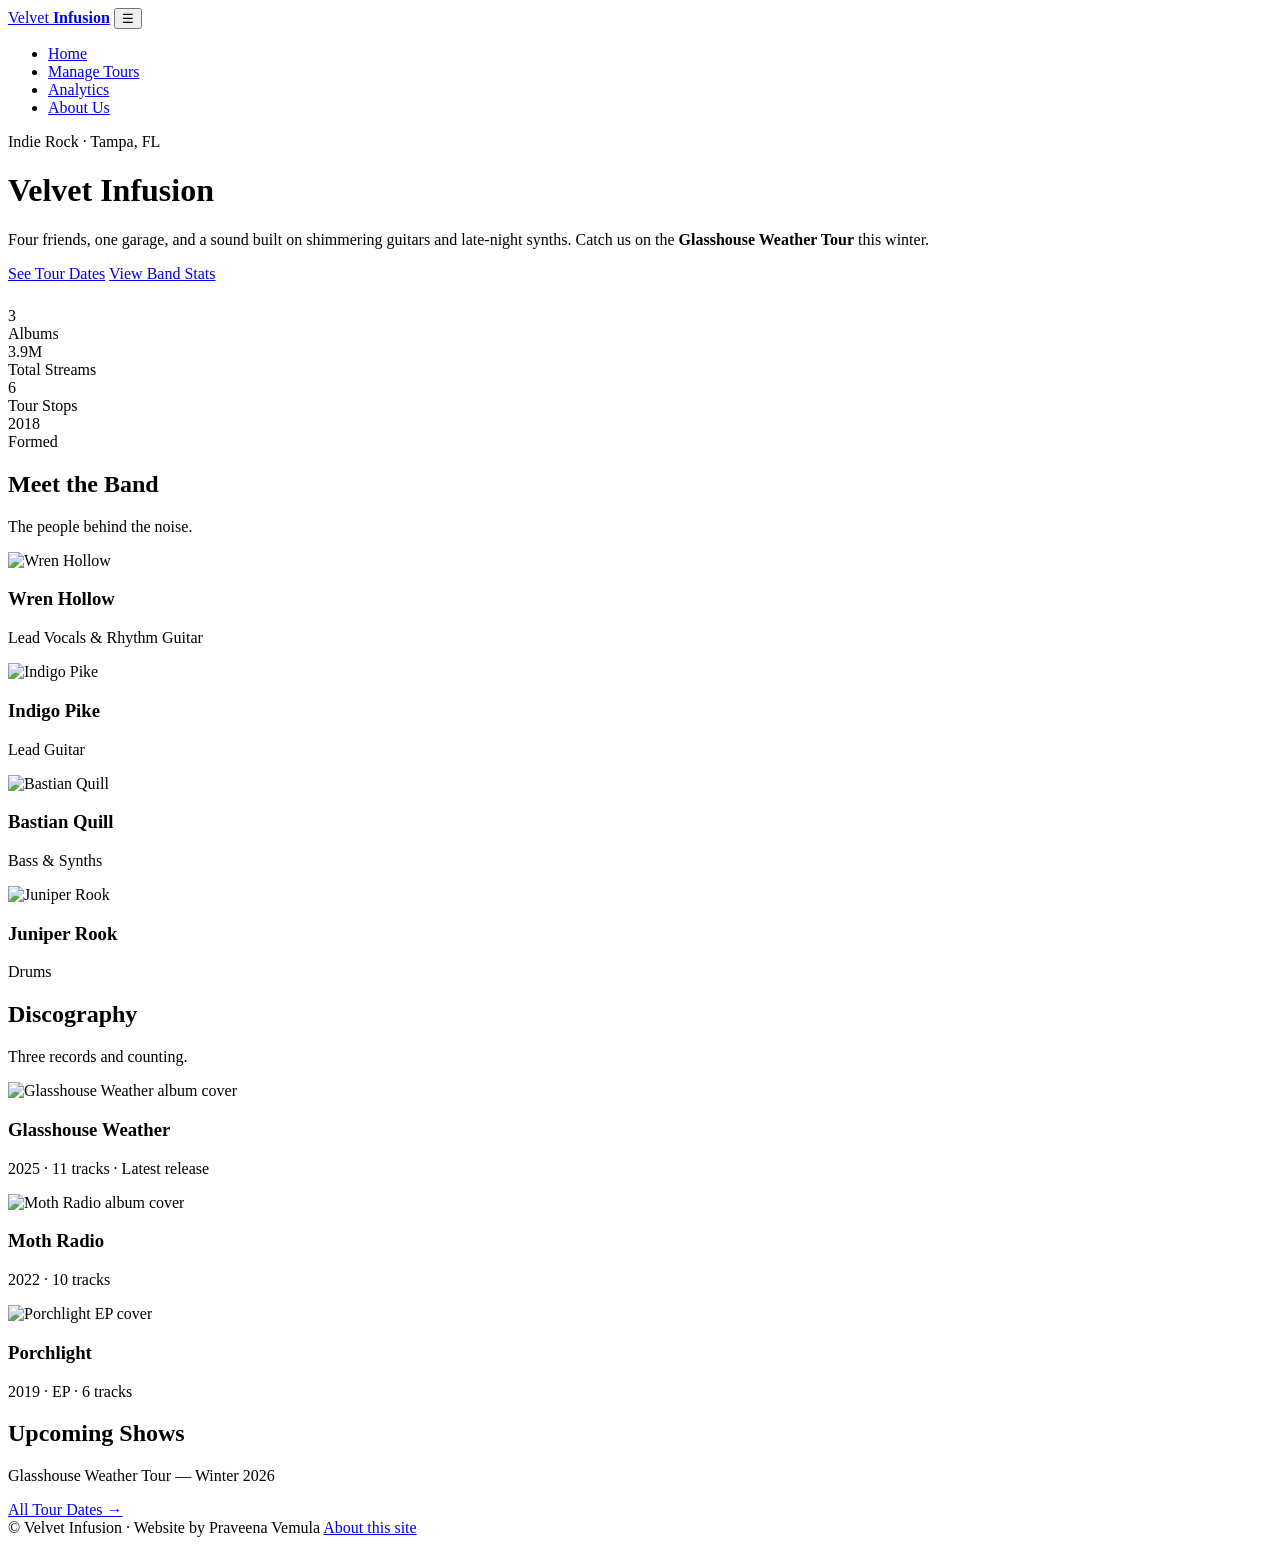
==== index.html @ f9d9f4d0 "Add website pages" ====
<!DOCTYPE html>
<html lang="en">
<head>
  <meta charset="UTF-8">
  <meta name="viewport" content="width=device-width, initial-scale=1">
  <meta name="author" content="Praveena Vemula">
  <meta name="description" content="Velvet Infusion, an indie rock band from Tampa, FL: members, albums and upcoming shows.">
  <title>Velvet Infusion | Home</title>
  <link rel="stylesheet" href="css/main.css">
</head>
<body>

  <nav class="site-nav">
    <div class="wrap">
      <a class="brand" href="index.html">Velvet <b>Infusion</b></a>
      <button class="menu-btn" aria-label="Open menu" aria-expanded="false">&#9776;</button>
      <ul class="menu">
        <li><a href="index.html">Home</a></li>
        <li><a href="managetours.html">Manage Tours</a></li>
        <li><a href="analytics.html">Analytics</a></li>
        <li><a href="aboutus.html">About Us</a></li>
      </ul>
    </div>
  </nav>

  <main>
    <header class="hero">
      <div class="wrap">
        <p class="eyebrow">Indie Rock &middot; Tampa, FL</p>
        <h1 class="neon-text">Velvet Infusion</h1>
        <p class="lead">Four friends, one garage, and a sound built on shimmering guitars and late-night synths. Catch us on the <strong>Glasshouse Weather Tour</strong> this winter.</p>
        <div class="btn-row">
          <a href="managetours.html" class="btn btn-main btn-lg">See Tour Dates</a>
          <a href="analytics.html" class="btn btn-ghost btn-lg">View Band Stats</a>
        </div>
      </div>
    </header>

    <section class="section" style="padding-top:24px;">
      <div class="wrap grid cols-4">
        <div class="card stat"><div class="num">3</div><div class="label">Albums</div></div>
        <div class="card stat"><div class="num">3.9M</div><div class="label">Total Streams</div></div>
        <div class="card stat"><div class="num">6</div><div class="label">Tour Stops</div></div>
        <div class="card stat"><div class="num">2018</div><div class="label">Formed</div></div>
      </div>
    </section>

    <section class="section tight">
      <div class="wrap">
        <h2 class="section-title">Meet the Band</h2>
        <p class="section-sub">The people behind the noise.</p>
        <div class="grid cols-4 people">
          <div class="card hover center"><img class="portrait" src="img/member-wren.svg" alt="Wren Hollow"><h3>Wren Hollow</h3><p class="muted small">Lead Vocals &amp; Rhythm Guitar</p></div>
          <div class="card hover center"><img class="portrait" src="img/member-indigo.svg" alt="Indigo Pike"><h3>Indigo Pike</h3><p class="muted small">Lead Guitar</p></div>
          <div class="card hover center"><img class="portrait" src="img/member-bastian.svg" alt="Bastian Quill"><h3>Bastian Quill</h3><p class="muted small">Bass &amp; Synths</p></div>
          <div class="card hover center"><img class="portrait" src="img/member-juniper.svg" alt="Juniper Rook"><h3>Juniper Rook</h3><p class="muted small">Drums</p></div>
        </div>
      </div>
    </section>

    <section class="section tight">
      <div class="wrap">
        <h2 class="section-title">Discography</h2>
        <p class="section-sub">Three records and counting.</p>
        <div class="grid cols-3">
          <div class="card hover"><img class="cover-img" src="img/album-glasshouse.svg" alt="Glasshouse Weather album cover"><h3>Glasshouse Weather</h3><p class="muted small">2025 &middot; 11 tracks &middot; Latest release</p></div>
          <div class="card hover"><img class="cover-img" src="img/album-moth.svg" alt="Moth Radio album cover"><h3>Moth Radio</h3><p class="muted small">2022 &middot; 10 tracks</p></div>
          <div class="card hover"><img class="cover-img" src="img/album-porchlight.svg" alt="Porchlight EP cover"><h3>Porchlight</h3><p class="muted small">2019 &middot; EP &middot; 6 tracks</p></div>
        </div>
      </div>
    </section>

    <section class="section tight">
      <div class="wrap">
        <div class="row-between">
          <div>
            <h2 class="section-title">Upcoming Shows</h2>
            <p class="section-sub">Glasshouse Weather Tour &mdash; Winter 2026</p>
          </div>
          <a href="managetours.html" class="btn btn-ghost" style="margin-bottom:1.75rem;">All Tour Dates &rarr;</a>
        </div>
        <div class="grid cols-4" id="upcoming-shows"></div>
      </div>
    </section>
  </main>

  <footer class="site-footer">
    <div class="wrap">
      <span>&copy; <span id="year"></span> Velvet Infusion &middot; Website by Praveena Vemula</span>
      <a href="aboutus.html">About this site</a>
    </div>
  </footer>

  <script src="js/data.js" defer></script>
  <script src="js/main.js" defer></script>
</body>
</html>
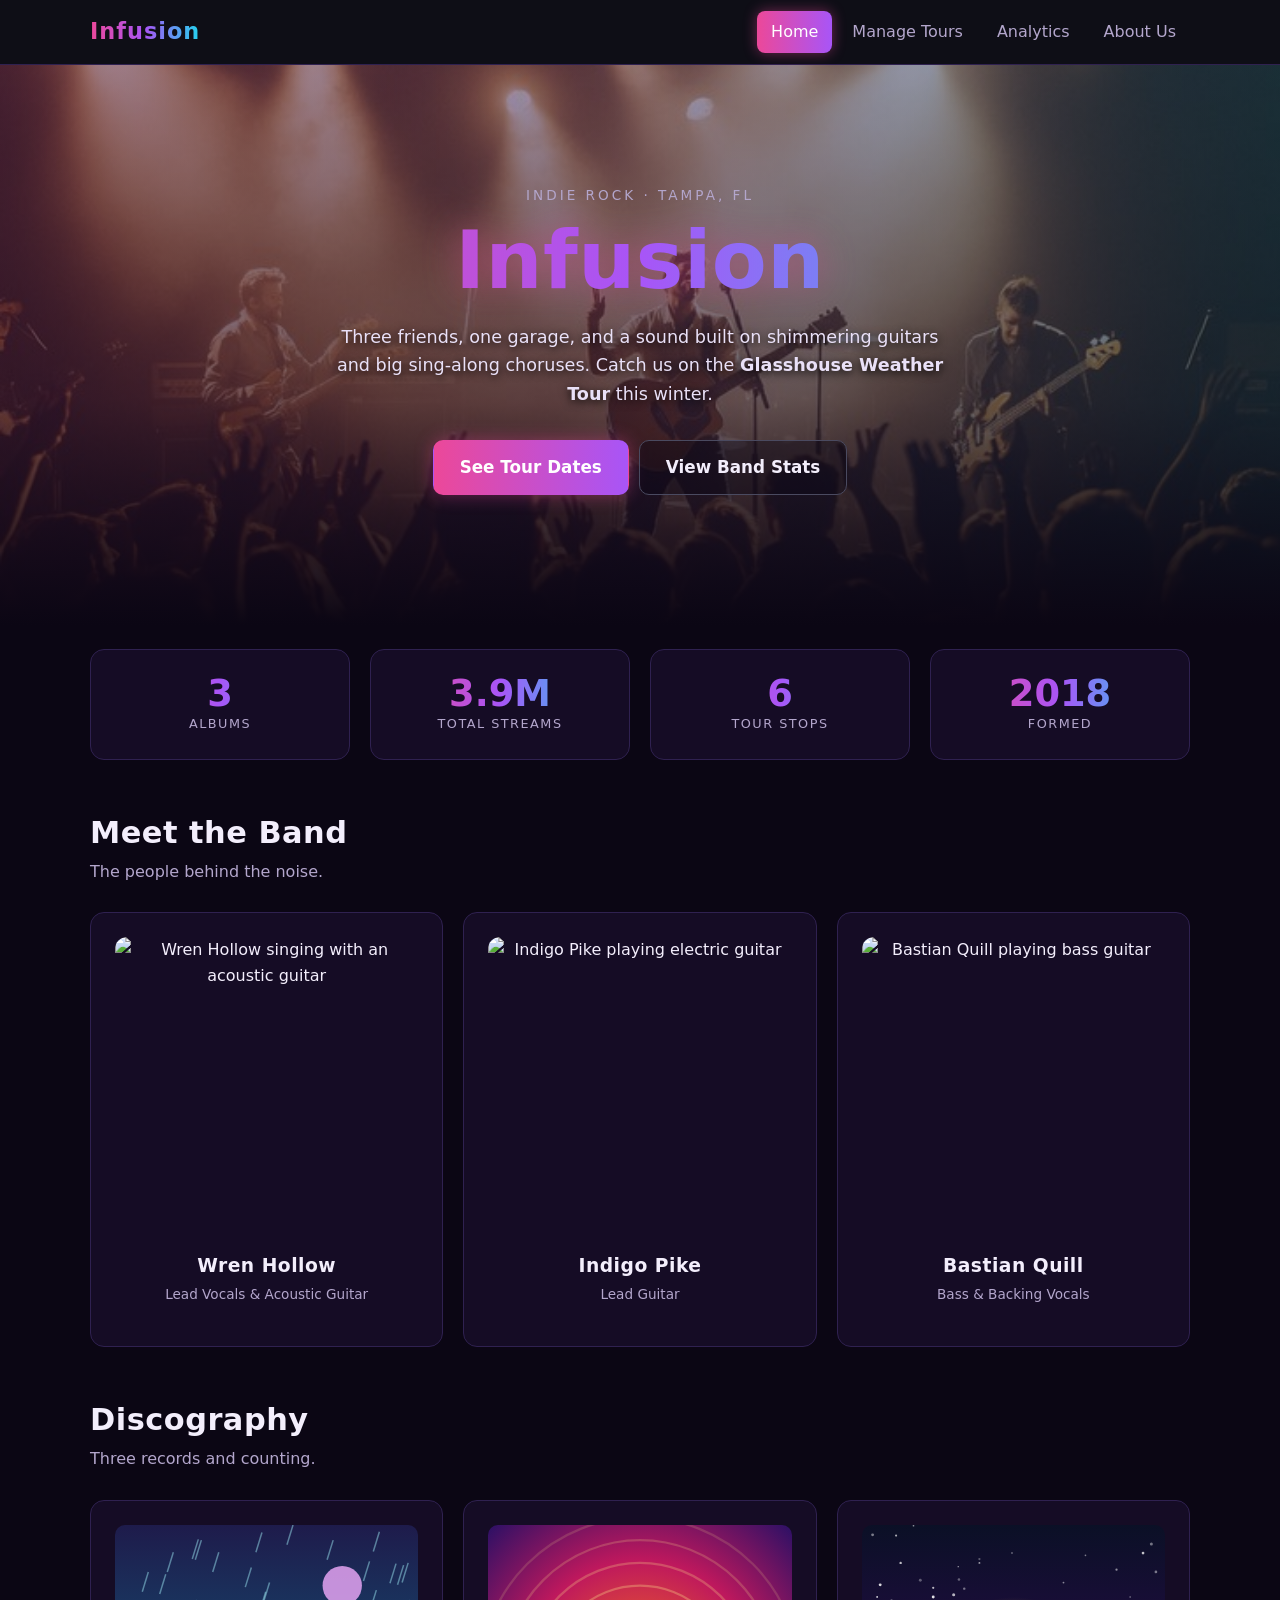
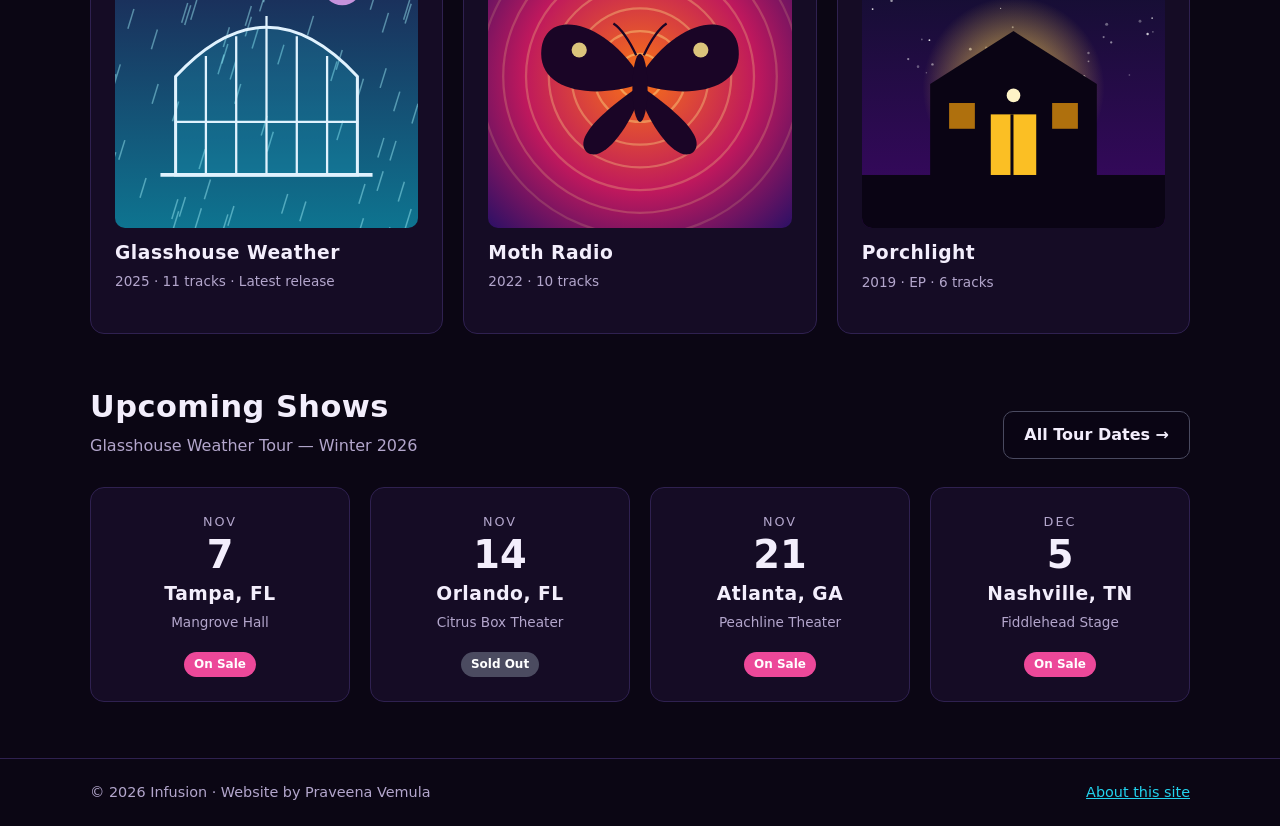
==== commit 0a23349e: "Update pages" ====
--- a/index.html
+++ b/index.html
@@ -4,15 +4,15 @@
   <meta charset="UTF-8">
   <meta name="viewport" content="width=device-width, initial-scale=1">
   <meta name="author" content="Praveena Vemula">
-  <meta name="description" content="Velvet Infusion, an indie rock band from Tampa, FL: members, albums and upcoming shows.">
-  <title>Velvet Infusion | Home</title>
+  <meta name="description" content="Infusion, an indie rock band from Tampa, FL: members, albums and upcoming shows.">
+  <title>Infusion | Home</title>
   <link rel="stylesheet" href="css/main.css">
 </head>
 <body>
 
   <nav class="site-nav">
     <div class="wrap">
-      <a class="brand" href="index.html">Velvet <b>Infusion</b></a>
+      <a class="brand" href="index.html"><b>Infusion</b></a>
       <button class="menu-btn" aria-label="Open menu" aria-expanded="false">&#9776;</button>
       <ul class="menu">
         <li><a href="index.html">Home</a></li>
@@ -27,8 +27,8 @@
     <header class="hero">
       <div class="wrap">
         <p class="eyebrow">Indie Rock &middot; Tampa, FL</p>
-        <h1 class="neon-text">Velvet Infusion</h1>
-        <p class="lead">Four friends, one garage, and a sound built on shimmering guitars and late-night synths. Catch us on the <strong>Glasshouse Weather Tour</strong> this winter.</p>
+        <h1 class="neon-text">Infusion</h1>
+        <p class="lead">Three friends, one garage, and a sound built on shimmering guitars and big sing-along choruses. Catch us on the <strong>Glasshouse Weather Tour</strong> this winter.</p>
         <div class="btn-row">
           <a href="managetours.html" class="btn btn-main btn-lg">See Tour Dates</a>
           <a href="analytics.html" class="btn btn-ghost btn-lg">View Band Stats</a>
@@ -49,11 +49,10 @@
       <div class="wrap">
         <h2 class="section-title">Meet the Band</h2>
         <p class="section-sub">The people behind the noise.</p>
-        <div class="grid cols-4 people">
-          <div class="card hover center"><img class="portrait" src="img/member-wren.svg" alt="Wren Hollow"><h3>Wren Hollow</h3><p class="muted small">Lead Vocals &amp; Rhythm Guitar</p></div>
-          <div class="card hover center"><img class="portrait" src="img/member-indigo.svg" alt="Indigo Pike"><h3>Indigo Pike</h3><p class="muted small">Lead Guitar</p></div>
-          <div class="card hover center"><img class="portrait" src="img/member-bastian.svg" alt="Bastian Quill"><h3>Bastian Quill</h3><p class="muted small">Bass &amp; Synths</p></div>
-          <div class="card hover center"><img class="portrait" src="img/member-juniper.svg" alt="Juniper Rook"><h3>Juniper Rook</h3><p class="muted small">Drums</p></div>
+        <div class="grid cols-3 people">
+          <div class="card hover center"><img class="portrait" src="img/member-vocals.jpg" alt="Wren Hollow singing with an acoustic guitar"><h3>Wren Hollow</h3><p class="muted small">Lead Vocals &amp; Acoustic Guitar</p></div>
+          <div class="card hover center"><img class="portrait" src="img/member-guitar.jpg" alt="Indigo Pike playing electric guitar"><h3>Indigo Pike</h3><p class="muted small">Lead Guitar</p></div>
+          <div class="card hover center"><img class="portrait" src="img/member-bass.jpg" alt="Bastian Quill playing bass guitar"><h3>Bastian Quill</h3><p class="muted small">Bass &amp; Backing Vocals</p></div>
         </div>
       </div>
     </section>
@@ -86,7 +85,7 @@
 
   <footer class="site-footer">
     <div class="wrap">
-      <span>&copy; <span id="year"></span> Velvet Infusion &middot; Website by Praveena Vemula</span>
+      <span>&copy; <span id="year"></span> Infusion &middot; Website by Praveena Vemula</span>
       <a href="aboutus.html">About this site</a>
     </div>
   </footer>
--- a/css/main.css
+++ b/css/main.css
@@ -0,0 +1,241 @@
+/* ==========================================================
+   Velvet Infusion — stylesheet
+   Author: Praveena Vemula
+   ========================================================== */
+:root {
+  --bg: #0b0614;
+  --surface: #150c25;
+  --surface-2: #1f1335;
+  --line: #2f2150;
+  --text: #f3eefc;
+  --muted: #b3a6cc;
+  --accent: #ec4899;
+  --accent-dark: #db2777;
+  --gold: #22d3ee;
+  --purple: #a855f7;
+  --neon: linear-gradient(90deg, #ec4899, #a855f7, #22d3ee);
+  --radius: 14px;
+  --max: 1140px;
+}
+
+* { box-sizing: border-box; }
+
+html, body { margin: 0; min-height: 100%; }
+
+body {
+  background: var(--bg);
+  color: var(--text);
+  font-family: "Segoe UI", system-ui, -apple-system, Roboto, Arial, sans-serif;
+  line-height: 1.6;
+  display: flex;
+  flex-direction: column;
+  min-height: 100vh;
+}
+
+main { flex: 1; }
+
+h1, h2, h3 { line-height: 1.15; margin: 0 0 .5rem; letter-spacing: .5px; }
+p { margin: 0 0 1rem; }
+
+a { color: var(--gold); }
+a:hover { color: #a5f3fc; }
+
+code { background: var(--surface-2); padding: 1px 6px; border-radius: 4px; font-size: .9em; }
+
+.wrap { width: 100%; max-width: var(--max); margin: 0 auto; padding: 0 20px; }
+.muted { color: var(--muted); }
+.small { font-size: .85rem; }
+.center { text-align: center; }
+
+/* ---------- Top menu ---------- */
+.site-nav {
+  position: sticky; top: 0; z-index: 50;
+  background: rgba(15, 15, 23, .94);
+  border-bottom: 1px solid var(--line);
+}
+.site-nav .wrap { display: flex; align-items: center; justify-content: space-between; min-height: 64px; }
+.brand { font-size: 1.4rem; font-weight: 700; color: var(--text); text-decoration: none; letter-spacing: 1px; }
+.brand b { background: var(--neon); -webkit-background-clip: text; background-clip: text; color: transparent; }
+
+.menu { list-style: none; display: flex; gap: 6px; margin: 0; padding: 0; }
+.menu a {
+  display: block; padding: 8px 14px; border-radius: 8px;
+  color: var(--muted); text-decoration: none; font-weight: 500;
+}
+.menu a:hover { color: var(--text); background: var(--surface); }
+.menu a.current { color: #fff; background: linear-gradient(90deg, var(--accent), var(--purple)); box-shadow: 0 0 14px rgba(236, 72, 153, .45); }
+
+.menu-btn {
+  display: none; background: none; border: 1px solid var(--line); color: var(--text);
+  border-radius: 8px; padding: 6px 12px; font-size: 1.1rem; cursor: pointer;
+}
+
+@media (max-width: 760px) {
+  .menu-btn { display: block; }
+  .menu {
+    display: none; position: absolute; top: 64px; left: 0; right: 0;
+    flex-direction: column; background: var(--bg); padding: 10px 20px 16px;
+    border-bottom: 1px solid var(--line);
+  }
+  .menu.open { display: flex; }
+}
+
+/* ---------- Hero / page headings ---------- */
+.hero {
+  text-align: center; padding: 110px 0 120px; min-height: 560px;
+  display: flex; align-items: center;
+  background:
+    linear-gradient(180deg, rgba(11, 6, 20, .35) 0%, rgba(11, 6, 20, .55) 60%, var(--bg) 100%),
+    linear-gradient(90deg, rgba(236, 72, 153, .28), rgba(168, 85, 247, .18), rgba(34, 211, 238, .22)),
+    url("../img/hero-band.jpg") center 30% / cover no-repeat;
+}
+.hero .wrap { width: 100%; }
+.neon-text {
+  background: var(--neon); -webkit-background-clip: text; background-clip: text; color: transparent;
+  filter: drop-shadow(0 0 18px rgba(236, 72, 153, .45));
+}
+.eyebrow { text-transform: uppercase; letter-spacing: 3px; color: var(--muted); font-size: .85rem; margin-bottom: .5rem; }
+.hero h1 { font-size: clamp(2.6rem, 8vw, 5rem); font-weight: 800; }
+.hero .lead { color: #e9e0f7; text-shadow: 0 2px 10px #000; max-width: 620px; margin: 1rem auto 2rem; font-size: 1.1rem; }
+
+.page-head {
+  padding: 70px 0 36px;
+  background:
+    linear-gradient(180deg, rgba(11, 6, 20, .55), var(--bg) 95%),
+    url("../img/hero-stage.svg") center 20% / cover no-repeat;
+}
+.page-head h1 { font-size: clamp(2rem, 5vw, 3rem); font-weight: 800; }
+
+/* ---------- Sections ---------- */
+.section { padding: 56px 0; }
+.section.tight { padding-top: 0; }
+.section-title { font-size: 1.9rem; }
+.section-sub { color: var(--muted); margin-bottom: 1.75rem; }
+.row-between { display: flex; justify-content: space-between; align-items: flex-end; flex-wrap: wrap; gap: 12px; }
+
+/* ---------- Grids ---------- */
+.grid { display: grid; gap: 20px; }
+.grid > * { min-width: 0; }
+.cols-4 { grid-template-columns: repeat(4, 1fr); }
+.cols-3 { grid-template-columns: repeat(3, 1fr); }
+.cols-2 { grid-template-columns: repeat(2, 1fr); }
+.split { grid-template-columns: 1fr 2fr; }
+.split-wide { grid-template-columns: 2fr 1fr; }
+
+@media (max-width: 960px) {
+  .cols-4 { grid-template-columns: repeat(2, 1fr); }
+  .cols-3, .split, .split-wide { grid-template-columns: 1fr; }
+}
+@media (max-width: 640px) {
+  .cols-2 { grid-template-columns: 1fr; }
+}
+@media (max-width: 460px) {
+  .cols-4.people { grid-template-columns: 1fr; }
+}
+
+/* ---------- Cards ---------- */
+.card {
+  background: var(--surface);
+  border: 1px solid var(--line);
+  border-radius: var(--radius);
+  padding: 24px;
+  transition: transform .2s ease, border-color .2s ease;
+}
+.card.hover:hover { transform: translateY(-4px); border-color: var(--accent); box-shadow: 0 0 24px rgba(168, 85, 247, .35); }
+.card + .card { margin-top: 20px; }
+.grid > .card + .card { margin-top: 0; }
+
+.portrait { width: 100%; aspect-ratio: 1 / 1; border-radius: 12px; display: block; margin-bottom: 14px; object-fit: cover; }
+.cover-img { width: 100%; aspect-ratio: 1 / 1; border-radius: 10px; display: block; margin-bottom: 14px; }
+.avatar {
+  width: 80px; height: 80px; border-radius: 50%;
+  display: grid; place-items: center; margin: 0 auto 14px;
+  font-size: 1.6rem; font-weight: 700; color: #fff;
+  background: linear-gradient(135deg, var(--accent), var(--purple));
+}
+.avatar.big { width: 110px; height: 110px; font-size: 2.3rem; }
+
+.cover {
+  aspect-ratio: 1 / 1; border-radius: 10px; margin-bottom: 14px;
+  display: grid; place-items: center; padding: 1rem; text-align: center;
+  font-size: 1.5rem; font-weight: 700; color: #fff;
+}
+.cover-1 { background: linear-gradient(135deg, #3a1c71, #d76d77, #ffaf7b); }
+.cover-2 { background: linear-gradient(135deg, #0f2027, #2c5364); }
+.cover-3 { background: linear-gradient(135deg, #e94f6b, #1a1a26); }
+
+.date-box .month { color: var(--muted); font-size: .8rem; letter-spacing: 2px; }
+.date-box .day { font-size: 2.4rem; font-weight: 800; line-height: 1; margin: 4px 0 8px; }
+
+/* ---------- Stats ---------- */
+.stat { text-align: center; }
+.stat .num { font-size: 2.3rem; font-weight: 800; line-height: 1.1; background: var(--neon); -webkit-background-clip: text; background-clip: text; color: transparent; }
+.stat .label { color: var(--muted); font-size: .8rem; text-transform: uppercase; letter-spacing: 1.5px; }
+
+/* ---------- Buttons ---------- */
+.btn {
+  display: inline-block; cursor: pointer; text-decoration: none; font: inherit; font-weight: 600;
+  padding: 10px 20px; border-radius: 10px; border: 1px solid transparent;
+  transition: background .15s ease, border-color .15s ease;
+}
+.btn-main { background: linear-gradient(90deg, var(--accent), var(--purple)); color: #fff; box-shadow: 0 0 18px rgba(236, 72, 153, .4); }
+.btn-main:hover { color: #fff; box-shadow: 0 0 28px rgba(236, 72, 153, .7); }
+.btn-ghost { background: rgba(11, 6, 20, .45); color: var(--text); border-color: #4a4a60; }
+.btn-ghost:hover { border-color: var(--text); color: var(--text); }
+.btn-danger { background: transparent; color: #ff7b8f; border-color: #6b2a37; }
+.btn-danger:hover { background: #3a1820; }
+.btn-sm { padding: 5px 12px; font-size: .85rem; border-radius: 8px; }
+.btn-lg { padding: 13px 26px; font-size: 1.05rem; }
+.btn-block { display: block; width: 100%; text-align: center; }
+.btn-row { display: flex; gap: 10px; flex-wrap: wrap; justify-content: center; }
+
+/* ---------- Badges / tags ---------- */
+.tag { display: inline-block; padding: 3px 10px; border-radius: 999px; font-size: .75rem; font-weight: 700; }
+.tag-sale { background: var(--accent); color: #fff; }
+.tag-sold { background: #4b4b60; color: #fff; }
+.tag-announced { background: var(--gold); color: #08202a; }
+.tag-cancelled { background: transparent; color: var(--muted); border: 1px solid #4b4b60; }
+.count-pill { background: #3a3a50; padding: 2px 10px; border-radius: 999px; font-size: .9rem; vertical-align: middle; }
+
+.tech-list { display: flex; flex-wrap: wrap; gap: 8px; list-style: none; padding: 0; margin: 0; }
+.tech-list li { background: var(--surface-2); border: 1px solid var(--line); padding: 6px 12px; border-radius: 8px; font-size: .9rem; }
+
+/* ---------- Forms ---------- */
+.field { margin-bottom: 14px; }
+.field label { display: block; color: var(--muted); font-size: .88rem; margin-bottom: 5px; }
+.field input, .field select, .search {
+  width: 100%; font: inherit; color: var(--text);
+  background: var(--surface-2); border: 1px solid #3a3a50; border-radius: 8px; padding: 9px 12px;
+}
+.field input:focus, .field select:focus, .search:focus { outline: none; border-color: var(--accent); box-shadow: 0 0 0 3px rgba(233, 79, 107, .25); }
+.field .error { display: none; color: #ff7b8f; font-size: .8rem; margin-top: 4px; }
+.field.invalid input { border-color: #ff7b8f; }
+.field.invalid .error { display: block; }
+.two-col { display: grid; grid-template-columns: 1fr 1fr; gap: 12px; }
+.search { max-width: 240px; }
+.hidden { display: none !important; }
+
+/* ---------- Table ---------- */
+.table-scroll { overflow-x: auto; }
+table { width: 100%; border-collapse: collapse; }
+th, td { padding: 12px 10px; border-bottom: 1px solid var(--line); text-align: left; vertical-align: middle; }
+th { color: var(--muted); font-size: .75rem; text-transform: uppercase; letter-spacing: 1px; }
+tbody tr:hover { background: var(--surface-2); }
+td.actions { text-align: right; white-space: nowrap; }
+td.actions .btn + .btn { margin-left: 6px; }
+
+/* ---------- Charts ---------- */
+.chart-box { position: relative; height: 300px; }
+
+/* ---------- Toast ---------- */
+.toast {
+  position: fixed; right: 20px; bottom: 20px; z-index: 100;
+  background: var(--surface-2); border: 1px solid var(--accent); color: var(--text);
+  padding: 12px 18px; border-radius: 10px;
+  opacity: 0; transform: translateY(10px); transition: opacity .25s, transform .25s; pointer-events: none;
+}
+.toast.show { opacity: 1; transform: translateY(0); }
+
+/* ---------- Footer ---------- */
+.site-footer { border-top: 1px solid var(--line); color: var(--muted); padding: 22px 0; font-size: .9rem; }
+.site-footer .wrap { display: flex; justify-content: space-between; flex-wrap: wrap; gap: 8px; }
